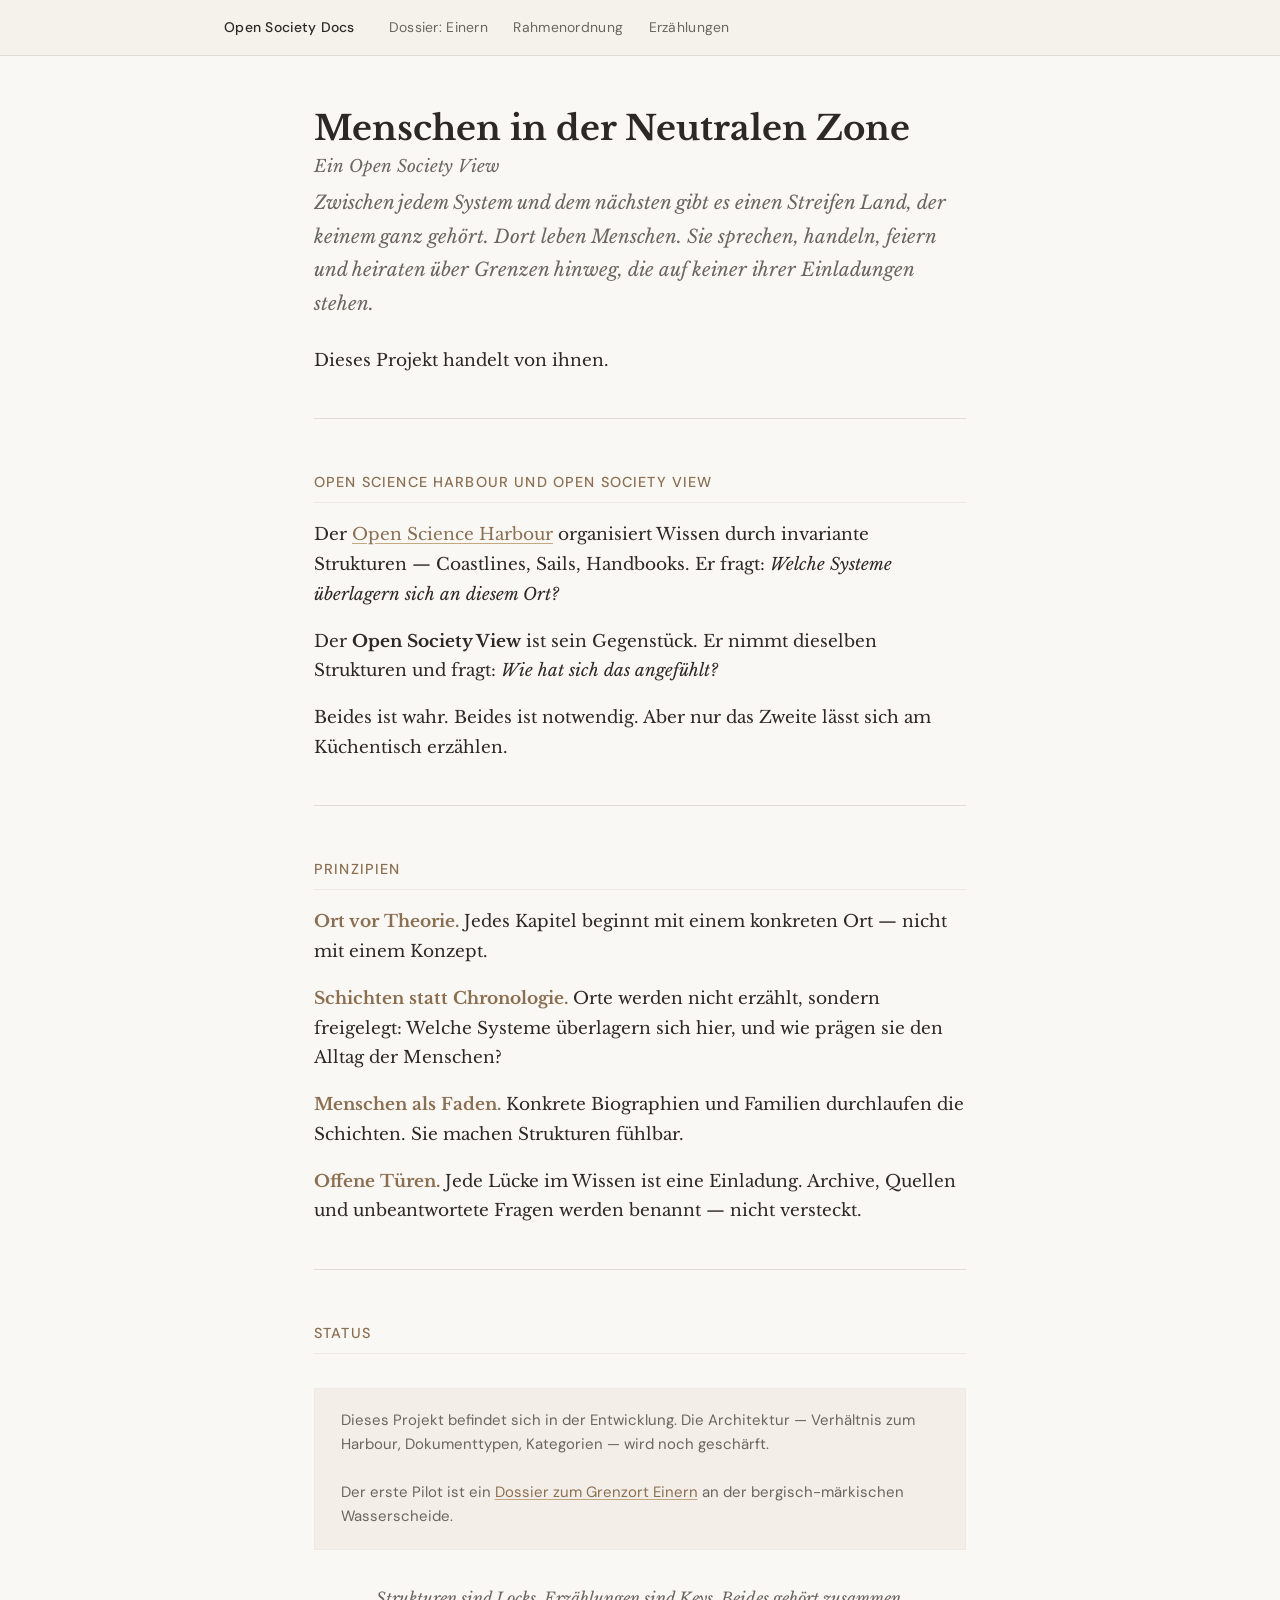
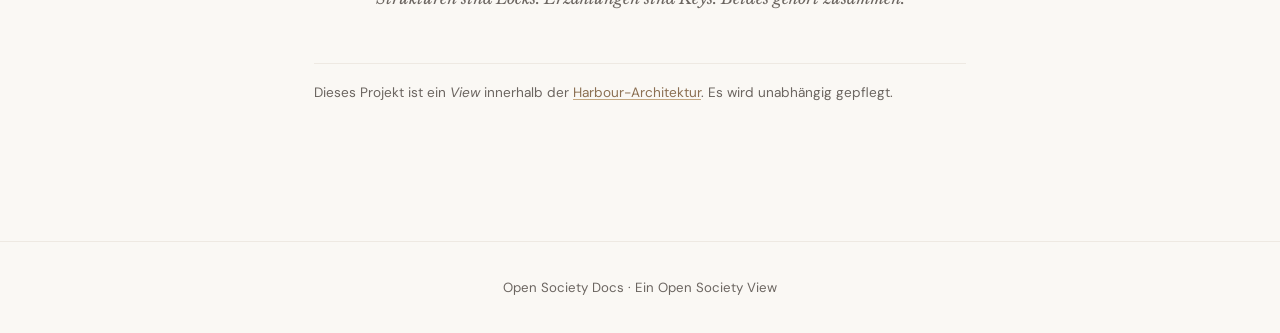
==== index.html @ 09703fd0 "Add files via upload" ====
<!DOCTYPE html>
<html lang="de">
<head>
  <meta charset="UTF-8">
  <meta name="viewport" content="width=device-width, initial-scale=1.0">
  <title>Menschen in der Neutralen Zone — Open Society Docs</title>
  <link rel="stylesheet" href="style.css">
</head>
<body>

<nav class="site-nav">
  <div class="nav-inner">
    <a href="index.html" class="nav-title">Open Society Docs</a>
    <div class="nav-links">
      <a href="dossier/einern.html">Dossier: Einern</a>
      <a href="rahmenordnung/einern.html">Rahmenordnung</a>
      <a href="erzaehlungen/derer-von-eynern.html">Erzählungen</a>
    </div>
  </div>
</nav>

<main>

  <h1>Menschen in der Neutralen Zone
    <span class="subtitle">Ein Open Society View</span>
  </h1>

  <p class="lead">Zwischen jedem System und dem nächsten gibt es einen Streifen Land, der keinem ganz gehört. Dort leben Menschen. Sie sprechen, handeln, feiern und heiraten über Grenzen hinweg, die auf keiner ihrer Einladungen stehen.</p>

  <p>Dieses Projekt handelt von ihnen.</p>

  <hr>

  <h2>Open Science Harbour und Open Society View</h2>

  <p>Der <a href="https://harbour-architecture.github.io/root/">Open Science Harbour</a> organisiert Wissen durch invariante Strukturen — Coastlines, Sails, Handbooks. Er fragt: <em>Welche Systeme überlagern sich an diesem Ort?</em></p>

  <p>Der <strong>Open Society View</strong> ist sein Gegenstück. Er nimmt dieselben Strukturen und fragt: <em>Wie hat sich das angefühlt?</em></p>

  <p>Beides ist wahr. Beides ist notwendig. Aber nur das Zweite lässt sich am Küchentisch erzählen.</p>

  <hr>

  <h2>Prinzipien</h2>

  <p class="principle"><strong>Ort vor Theorie.</strong> Jedes Kapitel beginnt mit einem konkreten Ort — nicht mit einem Konzept.</p>

  <p class="principle"><strong>Schichten statt Chronologie.</strong> Orte werden nicht erzählt, sondern freigelegt: Welche Systeme überlagern sich hier, und wie prägen sie den Alltag der Menschen?</p>

  <p class="principle"><strong>Menschen als Faden.</strong> Konkrete Biographien und Familien durchlaufen die Schichten. Sie machen Strukturen fühlbar.</p>

  <p class="principle"><strong>Offene Türen.</strong> Jede Lücke im Wissen ist eine Einladung. Archive, Quellen und unbeantwortete Fragen werden benannt — nicht versteckt.</p>

  <hr>

  <h2>Status</h2>

  <div class="status-box">
    Dieses Projekt befindet sich in der Entwicklung. Die Architektur — Verhältnis zum Harbour, Dokumenttypen, Kategorien — wird noch geschärft.<br><br>
    Der erste Pilot ist ein <a href="dossier/einern.html">Dossier zum Grenzort Einern</a> an der bergisch-märkischen Wasserscheide.
  </div>

  <p class="epigraph">Strukturen sind Locks. Erzählungen sind Keys. Beides gehört zusammen.</p>

  <div class="harbour-ref">
    Dieses Projekt ist ein <em>View</em> innerhalb der <a href="https://harbour-architecture.github.io/root/">Harbour-Architektur</a>. Es wird unabhängig gepflegt.
  </div>

</main>

<footer>
  Open Society Docs · Ein Open Society View
</footer>

</body>
</html>
---- style.css ----
/* Open Society Docs — Stylesheet */
/* Editorial/literary design. Quiet, confident, warm. */

@import url('https://fonts.googleapis.com/css2?family=Libre+Baskerville:ital,wght@0,400;0,700;1,400&family=DM+Sans:ital,opsz,wght@0,9..40,300;0,9..40,400;0,9..40,500;1,9..40,400&display=swap');

:root {
  --color-bg: #faf8f4;
  --color-text: #2c2825;
  --color-text-muted: #6b6560;
  --color-accent: #8b6f52;
  --color-accent-light: #c4a882;
  --color-border: #e0dbd4;
  --color-border-light: #eee9e2;
  --color-highlight: #f3efe8;
  --color-nav-bg: #f5f2ec;
  --font-body: 'Libre Baskerville', Georgia, 'Times New Roman', serif;
  --font-ui: 'DM Sans', -apple-system, BlinkMacSystemFont, sans-serif;
  --max-width: 720px;
  --max-width-wide: 900px;
}

*, *::before, *::after {
  box-sizing: border-box;
  margin: 0;
  padding: 0;
}

html {
  font-size: 17px;
  scroll-behavior: smooth;
}

body {
  font-family: var(--font-body);
  color: var(--color-text);
  background-color: var(--color-bg);
  line-height: 1.75;
  -webkit-font-smoothing: antialiased;
  -moz-osx-font-smoothing: grayscale;
}

/* ─── Navigation ─── */

nav.site-nav {
  font-family: var(--font-ui);
  font-size: 0.82rem;
  font-weight: 400;
  letter-spacing: 0.02em;
  border-bottom: 1px solid var(--color-border);
  background: var(--color-nav-bg);
  position: sticky;
  top: 0;
  z-index: 100;
}

nav.site-nav .nav-inner {
  max-width: var(--max-width-wide);
  margin: 0 auto;
  padding: 0.9rem 2rem;
  display: flex;
  align-items: baseline;
  gap: 2rem;
  flex-wrap: wrap;
}

nav.site-nav .nav-title {
  font-weight: 500;
  color: var(--color-text);
  text-decoration: none;
  white-space: nowrap;
}

nav.site-nav .nav-links {
  display: flex;
  gap: 1.5rem;
  flex-wrap: wrap;
}

nav.site-nav .nav-links a {
  color: var(--color-text-muted);
  text-decoration: none;
  transition: color 0.2s;
  white-space: nowrap;
}

nav.site-nav .nav-links a:hover,
nav.site-nav .nav-links a.active {
  color: var(--color-accent);
}

/* ─── Main content ─── */

main {
  max-width: var(--max-width);
  margin: 0 auto;
  padding: 3rem 2rem 5rem;
}

main.wide {
  max-width: var(--max-width-wide);
}

/* ─── Typography ─── */

h1 {
  font-family: var(--font-body);
  font-size: 2rem;
  font-weight: 700;
  line-height: 1.25;
  margin-bottom: 0.5rem;
  color: var(--color-text);
}

h1 .subtitle {
  display: block;
  font-size: 1rem;
  font-weight: 400;
  font-style: italic;
  color: var(--color-text-muted);
  margin-top: 0.4rem;
}

h2 {
  font-family: var(--font-ui);
  font-size: 0.85rem;
  font-weight: 500;
  letter-spacing: 0.08em;
  text-transform: uppercase;
  color: var(--color-accent);
  margin-top: 3rem;
  margin-bottom: 1rem;
  padding-bottom: 0.4rem;
  border-bottom: 1px solid var(--color-border-light);
}

h3 {
  font-family: var(--font-body);
  font-size: 1.15rem;
  font-weight: 700;
  margin-top: 2.2rem;
  margin-bottom: 0.6rem;
  color: var(--color-text);
}

h4 {
  font-family: var(--font-body);
  font-size: 1rem;
  font-weight: 700;
  margin-top: 1.8rem;
  margin-bottom: 0.5rem;
  color: var(--color-text);
}

p {
  margin-bottom: 1rem;
}

em {
  font-style: italic;
}

strong {
  font-weight: 700;
}

a {
  color: var(--color-accent);
  text-decoration: underline;
  text-decoration-color: var(--color-accent-light);
  text-underline-offset: 0.15em;
  transition: color 0.2s, text-decoration-color 0.2s;
}

a:hover {
  color: var(--color-text);
  text-decoration-color: var(--color-text);
}

blockquote {
  border-left: 3px solid var(--color-accent-light);
  padding: 0.8rem 1.2rem;
  margin: 1.5rem 0;
  background: var(--color-highlight);
  font-style: italic;
  color: var(--color-text-muted);
}

hr {
  border: none;
  border-top: 1px solid var(--color-border);
  margin: 2.5rem 0;
}

/* ─── Lists ─── */

ul, ol {
  margin: 0.8rem 0 1rem 1.5rem;
}

li {
  margin-bottom: 0.35rem;
}

/* ─── Lead paragraph ─── */

.lead {
  font-size: 1.1rem;
  line-height: 1.8;
  color: var(--color-text-muted);
  margin-bottom: 1.5rem;
  font-style: italic;
}

/* ─── Epigraph / motto ─── */

.epigraph {
  font-style: italic;
  color: var(--color-text-muted);
  text-align: center;
  margin: 2rem 0 3rem;
  font-size: 0.95rem;
}

/* ─── Principles list (landing page) ─── */

.principle {
  margin-bottom: 1rem;
}

.principle strong {
  color: var(--color-accent);
}

/* ─── Status box ─── */

.status-box {
  background: var(--color-highlight);
  border: 1px solid var(--color-border-light);
  padding: 1.2rem 1.5rem;
  margin: 2rem 0;
  font-family: var(--font-ui);
  font-size: 0.88rem;
  line-height: 1.6;
  color: var(--color-text-muted);
}

/* ─── Research invitation ─── */

.research-invitation {
  background: var(--color-highlight);
  border-left: 3px solid var(--color-accent-light);
  padding: 1rem 1.3rem;
  margin: 1.2rem 0 1.5rem;
  font-size: 0.92rem;
  line-height: 1.7;
}

.research-invitation::before {
  content: '🔍';
  display: block;
  margin-bottom: 0.3rem;
}

/* ─── Tables ─── */

.table-wrap {
  overflow-x: auto;
  margin: 1.5rem 0;
}

table {
  width: 100%;
  border-collapse: collapse;
  font-size: 0.9rem;
  line-height: 1.5;
}

th {
  font-family: var(--font-ui);
  font-size: 0.78rem;
  font-weight: 500;
  letter-spacing: 0.04em;
  text-transform: uppercase;
  text-align: left;
  padding: 0.6rem 0.8rem;
  border-bottom: 2px solid var(--color-border);
  color: var(--color-text-muted);
}

td {
  padding: 0.6rem 0.8rem;
  border-bottom: 1px solid var(--color-border-light);
  vertical-align: top;
}

/* ─── Dossier-specific ─── */

.dossier-meta {
  font-family: var(--font-ui);
  font-size: 0.8rem;
  color: var(--color-text-muted);
  margin-bottom: 2rem;
  line-height: 1.7;
}

.dossier-meta span {
  display: inline-block;
  margin-right: 1.5rem;
}

.ebene-label {
  font-family: var(--font-ui);
  font-size: 0.75rem;
  font-weight: 500;
  letter-spacing: 0.1em;
  text-transform: uppercase;
  color: var(--color-accent);
  display: inline-block;
  margin-top: 3rem;
  margin-bottom: 0.3rem;
  padding: 0.2rem 0.5rem;
  background: var(--color-highlight);
  border: 1px solid var(--color-border-light);
}

/* ─── Narrative / Erzählung styling ─── */

.narrative-body {
  font-size: 1.02rem;
  line-height: 1.85;
}

.narrative-body h3 {
  font-size: 1.25rem;
  font-style: italic;
  font-weight: 400;
  margin-top: 3rem;
  margin-bottom: 0.3rem;
  color: var(--color-accent);
}

.narrative-body h3 .act-subtitle {
  display: block;
  font-size: 0.9rem;
  color: var(--color-text-muted);
  margin-top: 0.2rem;
  font-style: italic;
}

.narrative-body p:first-of-type::first-letter {
  font-size: 3.2rem;
  float: left;
  line-height: 1;
  margin-right: 0.1rem;
  margin-top: 0.05rem;
  color: var(--color-accent);
  font-weight: 700;
}

.act-section p:first-of-type::first-letter {
  font-size: 3.2rem;
  float: left;
  line-height: 1;
  margin-right: 0.1rem;
  margin-top: 0.05rem;
  color: var(--color-accent);
  font-weight: 700;
}

.narrative-colophon {
  font-family: var(--font-ui);
  font-size: 0.82rem;
  color: var(--color-text-muted);
  margin-top: 3rem;
  padding-top: 1.5rem;
  border-top: 1px solid var(--color-border);
  line-height: 1.6;
}

/* ─── Harbour reference ─── */

.harbour-ref {
  font-family: var(--font-ui);
  font-size: 0.8rem;
  color: var(--color-text-muted);
  margin-top: 3rem;
  padding-top: 1rem;
  border-top: 1px solid var(--color-border-light);
}

.harbour-ref a {
  color: var(--color-accent);
}

/* ─── Footer ─── */

footer {
  font-family: var(--font-ui);
  font-size: 0.78rem;
  color: var(--color-text-muted);
  text-align: center;
  padding: 2rem;
  border-top: 1px solid var(--color-border-light);
  margin-top: 3rem;
}

/* ─── Responsive ─── */

@media (max-width: 600px) {
  html { font-size: 16px; }
  main { padding: 2rem 1.2rem 3rem; }
  nav.site-nav .nav-inner { padding: 0.8rem 1.2rem; gap: 1rem; }
  nav.site-nav .nav-links { gap: 1rem; }
  h1 { font-size: 1.6rem; }
  .narrative-body p:first-of-type::first-letter,
  .act-section p:first-of-type::first-letter {
    font-size: 2.6rem;
  }
}
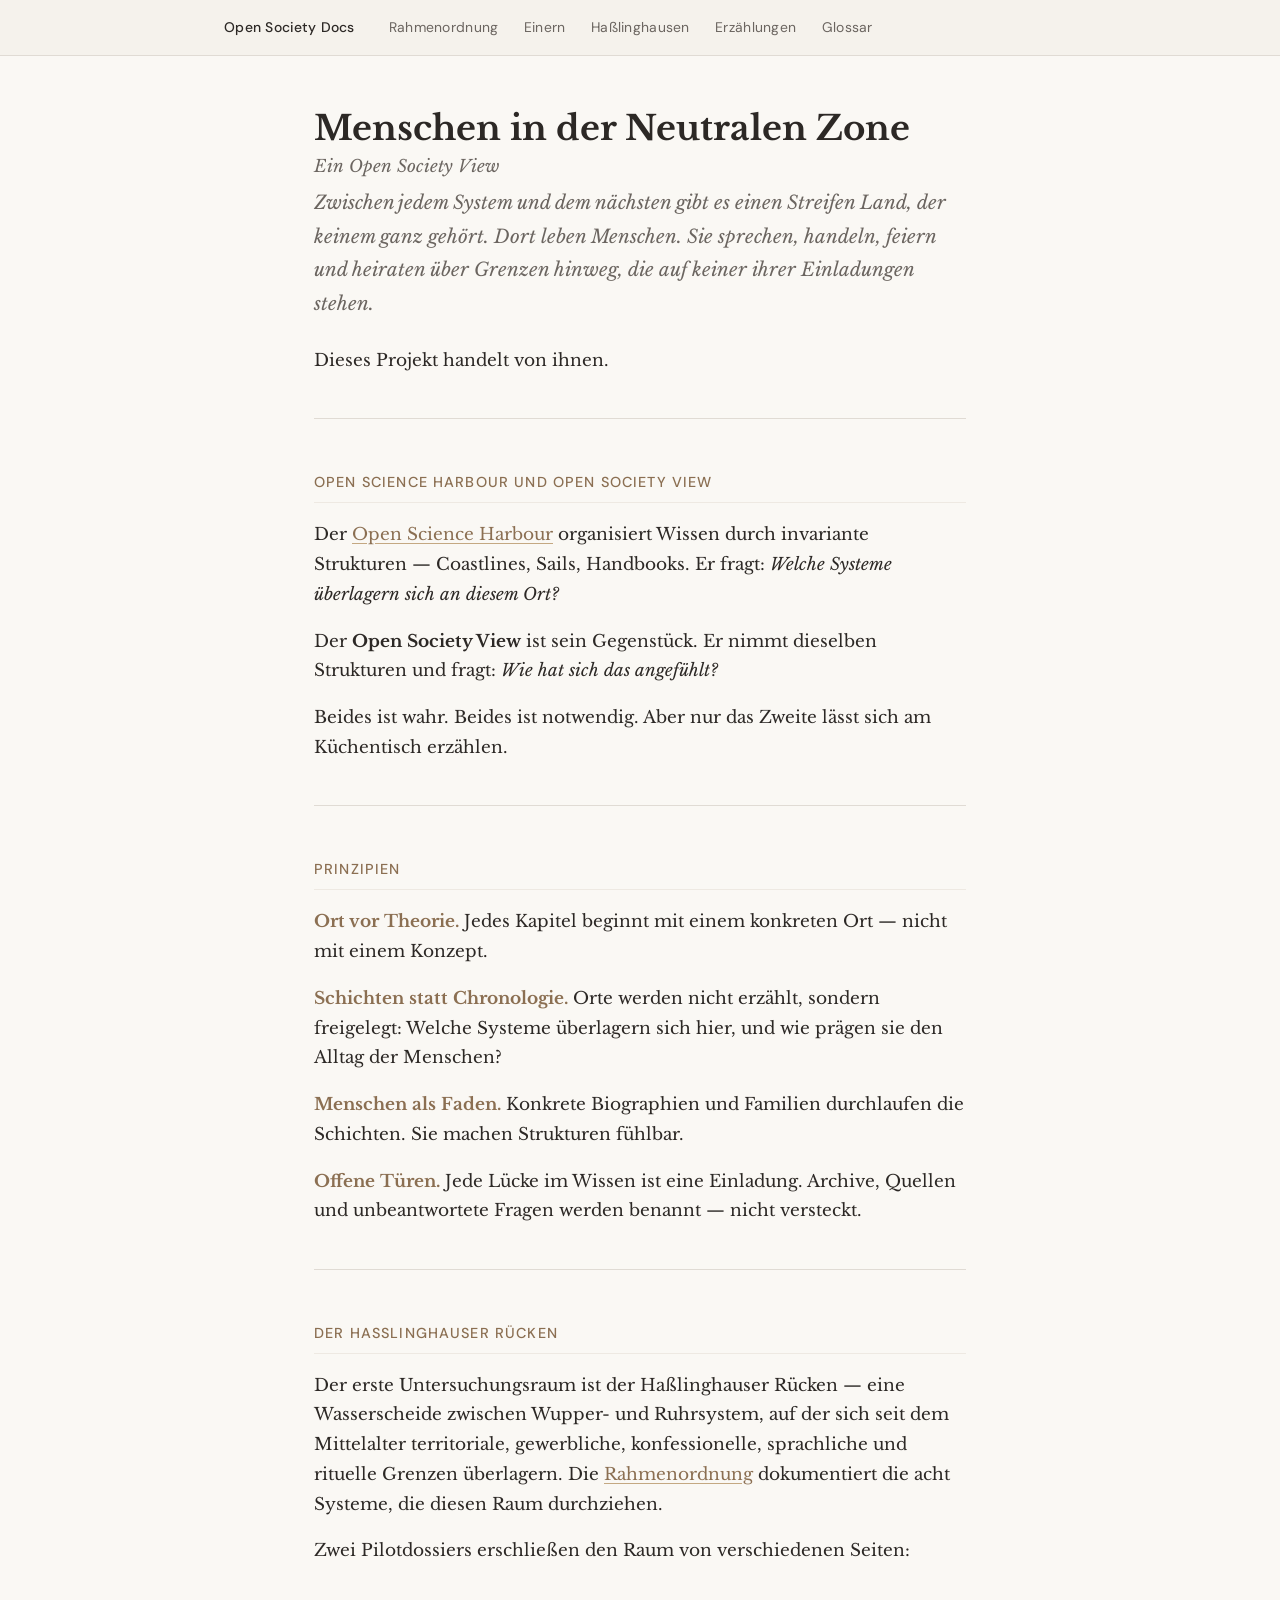
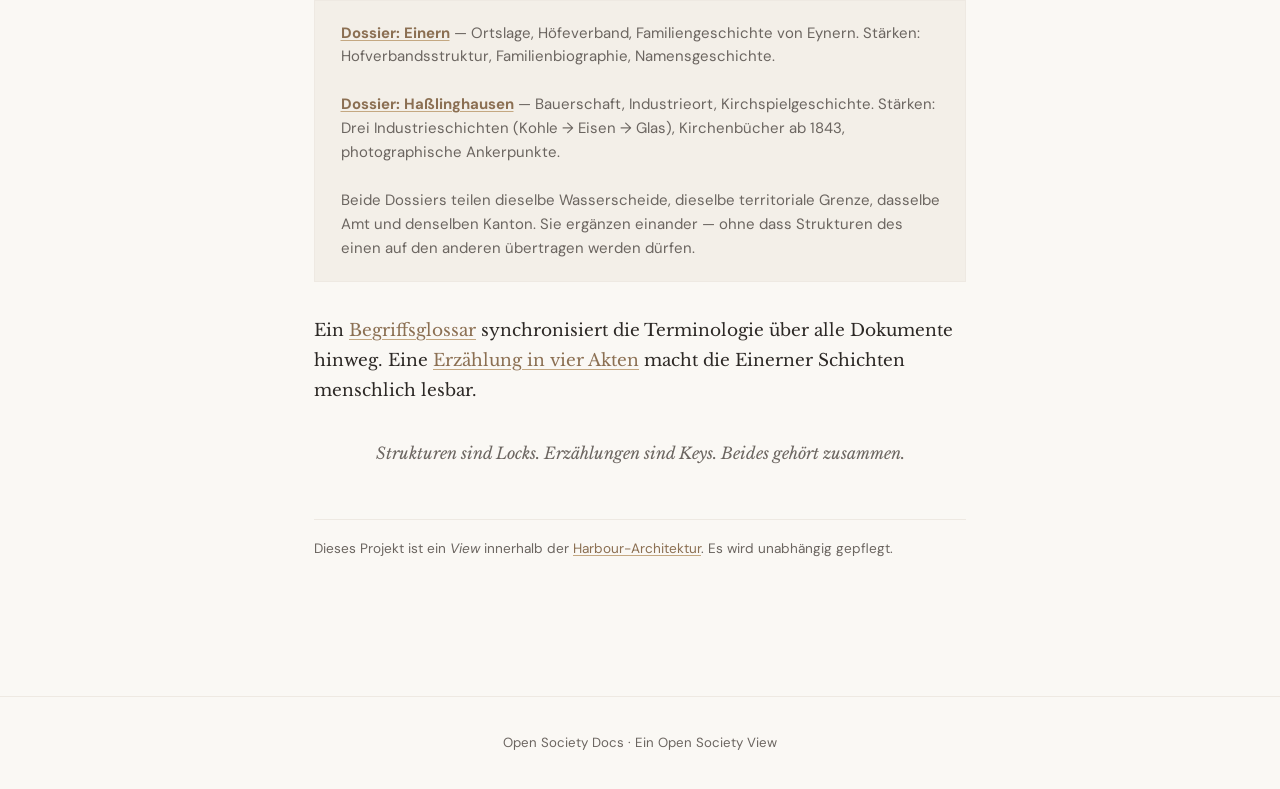
==== commit 00885785: "Add files via upload" ====
--- a/index.html
+++ b/index.html
@@ -12,9 +12,11 @@
   <div class="nav-inner">
     <a href="index.html" class="nav-title">Open Society Docs</a>
     <div class="nav-links">
-      <a href="dossier/einern.html">Dossier: Einern</a>
-      <a href="rahmenordnung/einern.html">Rahmenordnung</a>
+      <a href="rahmenordnung/hasslinghauser-ruecken.html">Rahmenordnung</a>
+      <a href="dossier/einern.html">Einern</a>
+      <a href="dossier/hasslinghausen.html">Haßlinghausen</a>
       <a href="erzaehlungen/derer-von-eynern.html">Erzählungen</a>
+      <a href="glossar/einern.html">Glossar</a>
     </div>
   </div>
 </nav>
@@ -53,12 +55,19 @@
 
   <hr>
 
-  <h2>Status</h2>
+  <h2>Der Haßlinghauser Rücken</h2>
+
+  <p>Der erste Untersuchungsraum ist der Haßlinghauser Rücken — eine Wasserscheide zwischen Wupper- und Ruhrsystem, auf der sich seit dem Mittelalter territoriale, gewerbliche, konfessionelle, sprachliche und rituelle Grenzen überlagern. Die <a href="rahmenordnung/hasslinghauser-ruecken.html">Rahmenordnung</a> dokumentiert die acht Systeme, die diesen Raum durchziehen.</p>
+
+  <p>Zwei Pilotdossiers erschließen den Raum von verschiedenen Seiten:</p>
 
   <div class="status-box">
-    Dieses Projekt befindet sich in der Entwicklung. Die Architektur — Verhältnis zum Harbour, Dokumenttypen, Kategorien — wird noch geschärft.<br><br>
-    Der erste Pilot ist ein <a href="dossier/einern.html">Dossier zum Grenzort Einern</a> an der bergisch-märkischen Wasserscheide.
+    <strong><a href="dossier/einern.html">Dossier: Einern</a></strong> — Ortslage, Höfeverband, Familiengeschichte von Eynern. Stärken: Hofverbandsstruktur, Familienbiographie, Namensgeschichte.<br><br>
+    <strong><a href="dossier/hasslinghausen.html">Dossier: Haßlinghausen</a></strong> — Bauerschaft, Industrieort, Kirchspielgeschichte. Stärken: Drei Industrieschichten (Kohle → Eisen → Glas), Kirchenbücher ab 1843, photographische Ankerpunkte.<br><br>
+    Beide Dossiers teilen dieselbe Wasserscheide, dieselbe territoriale Grenze, dasselbe Amt und denselben Kanton. Sie ergänzen einander — ohne dass Strukturen des einen auf den anderen übertragen werden dürfen.
   </div>
+
+  <p>Ein <a href="glossar/einern.html">Begriffsglossar</a> synchronisiert die Terminologie über alle Dokumente hinweg. Eine <a href="erzaehlungen/derer-von-eynern.html">Erzählung in vier Akten</a> macht die Einerner Schichten menschlich lesbar.</p>
 
   <p class="epigraph">Strukturen sind Locks. Erzählungen sind Keys. Beides gehört zusammen.</p>
 
